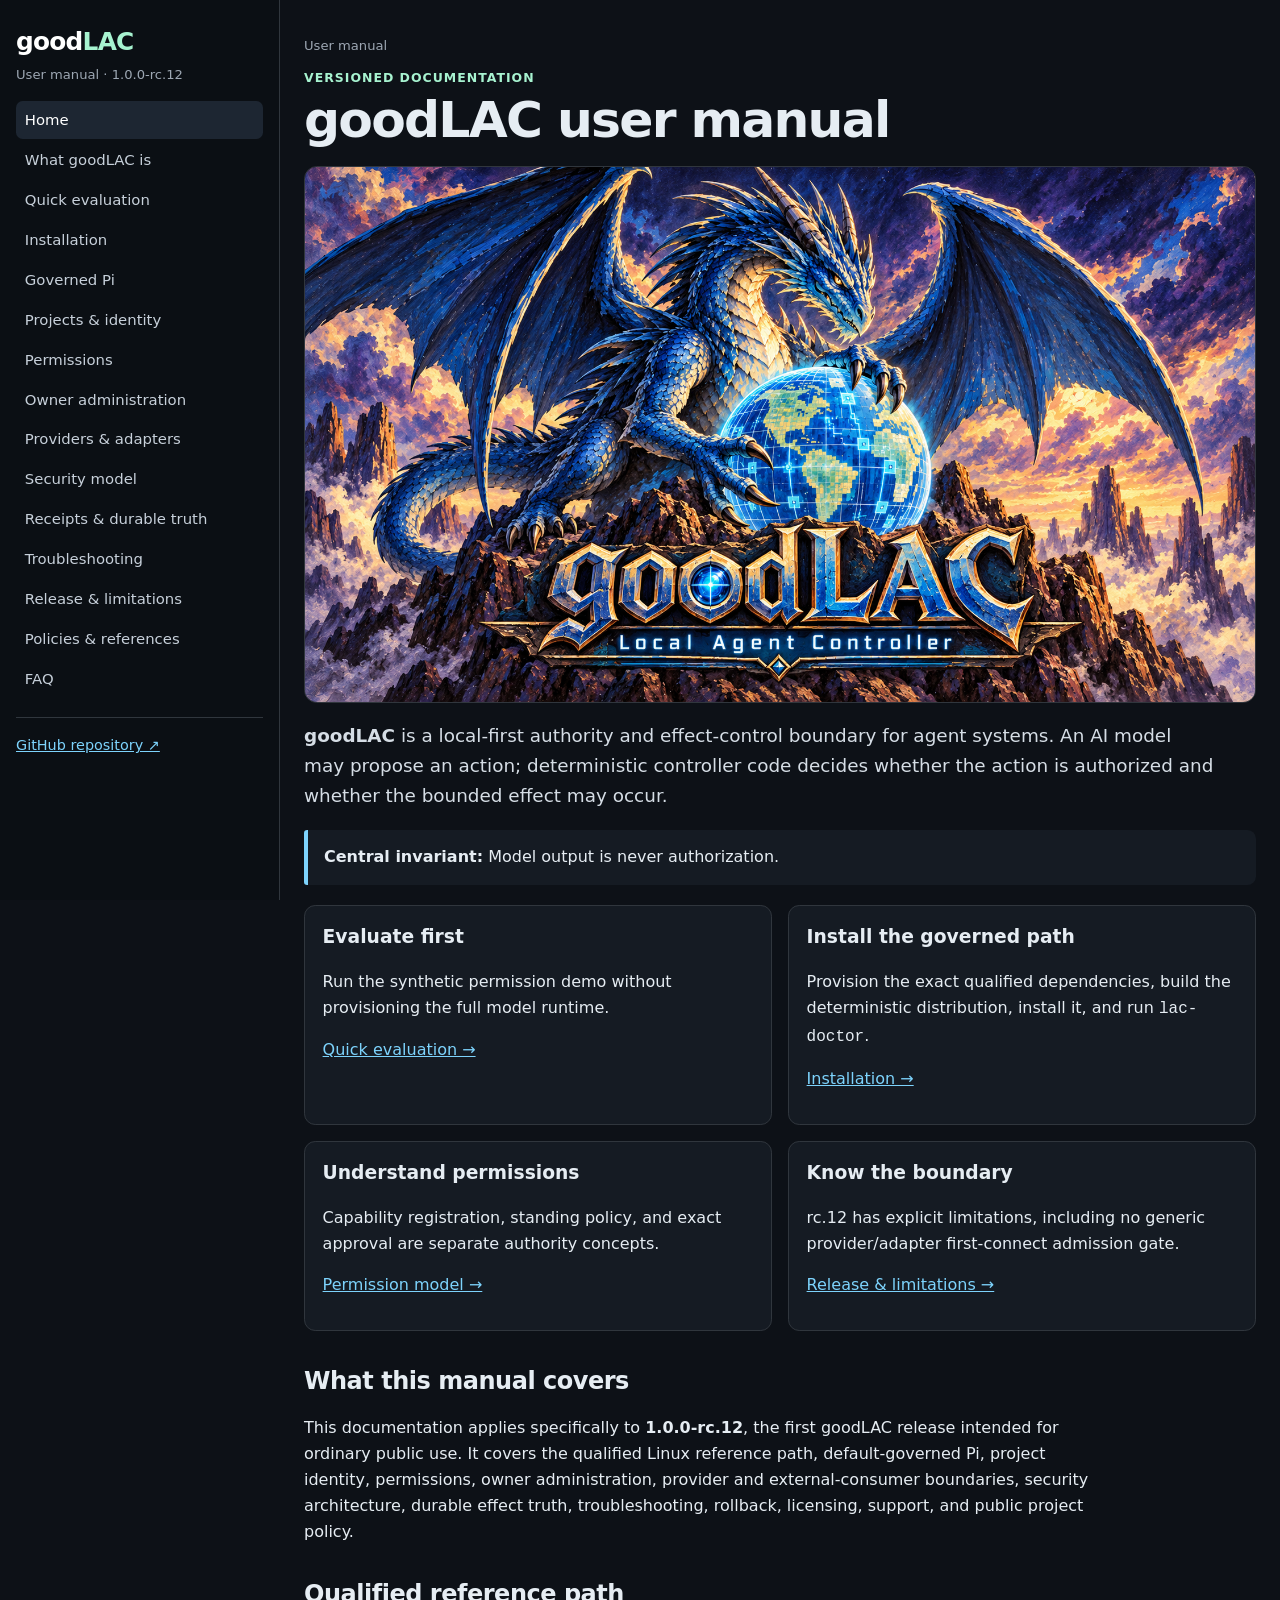
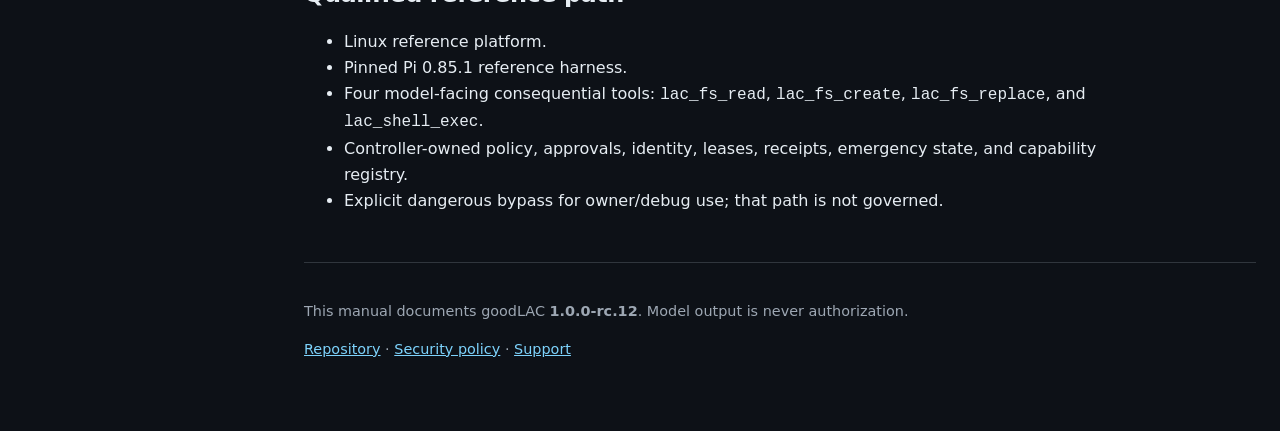
==== docs/index.html @ 30f11c02 "docs: publish rc.12 user manual" ====
<!doctype html>
<html lang="en" data-release="1.0.0-rc.12">
<head>
  <meta charset="utf-8">
  <meta name="viewport" content="width=device-width, initial-scale=1">
  <meta name="description" content="goodLAC 1.0.0-rc.12 user manual — goodLAC user manual">
  <title>goodLAC user manual · goodLAC 1.0.0-rc.12</title>
  <link rel="stylesheet" href="manual/assets/site.css">
</head>
<body>
<a class="skip-link" href="#content">Skip to content</a>
<div class="layout">
  <aside class="sidebar">
    <a class="brand" href="index.html">good<span>LAC</span></a>
    <div class="version">User manual · 1.0.0-rc.12</div>
    <nav data-manual-nav aria-label="Manual sections">
      <a href="index.html" aria-current="page">Home</a>
<a href="manual/what-is.html">What goodLAC is</a>
<a href="manual/quickstart.html">Quick evaluation</a>
<a href="manual/installation.html">Installation</a>
<a href="manual/governed-pi.html">Governed Pi</a>
<a href="manual/projects.html">Projects & identity</a>
<a href="manual/permissions.html">Permissions</a>
<a href="manual/administration.html">Owner administration</a>
<a href="manual/providers.html">Providers & adapters</a>
<a href="manual/security.html">Security model</a>
<a href="manual/reliability.html">Receipts & durable truth</a>
<a href="manual/troubleshooting.html">Troubleshooting</a>
<a href="manual/release.html">Release & limitations</a>
<a href="manual/policies.html">Policies & references</a>
<a href="manual/faq.html">FAQ</a>
    </nav>
    <div class="repo-link"><a href="https://github.com/itecob/goodLAC">GitHub repository ↗</a></div>
  </aside>
  <main id="content">
    <div class="breadcrumbs">User manual</div>
    <header class="page-header">
      <div>
        <div class="eyebrow">Versioned documentation</div>
        <h1>goodLAC user manual</h1>
      </div>
    </header>
    
<img class="hero" src="manual/assets/goodLAC-hero.png" alt="goodLAC — Local Agent Controller">
<p class="lede"><strong>goodLAC</strong> is a local-first authority and effect-control boundary for agent systems. An AI model may propose an action; deterministic controller code decides whether the action is authorized and whether the bounded effect may occur.</p>
<div class="callout"><strong>Central invariant:</strong> Model output is never authorization.</div>
<div class="card-grid">
  <section class="card"><h3>Evaluate first</h3><p>Run the synthetic permission demo without provisioning the full model runtime.</p><p><a href="manual/quickstart.html">Quick evaluation →</a></p></section>
  <section class="card"><h3>Install the governed path</h3><p>Provision the exact qualified dependencies, build the deterministic distribution, install it, and run <code>lac-doctor</code>.</p><p><a href="manual/installation.html">Installation →</a></p></section>
  <section class="card"><h3>Understand permissions</h3><p>Capability registration, standing policy, and exact approval are separate authority concepts.</p><p><a href="manual/permissions.html">Permission model →</a></p></section>
  <section class="card"><h3>Know the boundary</h3><p>rc.12 has explicit limitations, including no generic provider/adapter first-connect admission gate.</p><p><a href="manual/release.html">Release & limitations →</a></p></section>
</div>
<h2>What this manual covers</h2>
<p>This documentation applies specifically to <strong>1.0.0-rc.12</strong>, the first goodLAC release intended for ordinary public use. It covers the qualified Linux reference path, default-governed Pi, project identity, permissions, owner administration, provider and external-consumer boundaries, security architecture, durable effect truth, troubleshooting, rollback, licensing, support, and public project policy.</p>
<h2>Qualified reference path</h2>
<ul>
  <li>Linux reference platform.</li>
  <li>Pinned Pi 0.85.1 reference harness.</li>
  <li>Four model-facing consequential tools: <code>lac_fs_read</code>, <code>lac_fs_create</code>, <code>lac_fs_replace</code>, and <code>lac_shell_exec</code>.</li>
  <li>Controller-owned policy, approvals, identity, leases, receipts, emergency state, and capability registry.</li>
  <li>Explicit dangerous bypass for owner/debug use; that path is not governed.</li>
</ul>

    <footer>
      <p>This manual documents goodLAC <strong>1.0.0-rc.12</strong>. Model output is never authorization.</p>
      <p><a href="https://github.com/itecob/goodLAC">Repository</a> · <a href="https://github.com/itecob/goodLAC/blob/main/SECURITY.md">Security policy</a> · <a href="https://github.com/itecob/goodLAC/blob/main/SUPPORT.md">Support</a></p>
    </footer>
  </main>
</div>
</body>
</html>
---- docs/manual/assets/site.css ----
:root {
  --bg: #0d1117;
  --panel: #151b23;
  --panel-2: #1d2632;
  --text: #e6edf3;
  --muted: #9da7b3;
  --line: #30363d;
  --accent: #7dd3fc;
  --accent-2: #a7f3d0;
  --warn: #facc15;
  --danger: #fda4af;
  --max: 980px;
}
* { box-sizing: border-box; }
html { scroll-behavior: smooth; }
body {
  margin: 0;
  background: var(--bg);
  color: var(--text);
  font: 16px/1.62 system-ui, -apple-system, BlinkMacSystemFont, "Segoe UI", sans-serif;
}
a { color: var(--accent); }
a:hover { text-decoration-thickness: 2px; }
.skip-link {
  position: absolute; left: -9999px; top: 0;
}
.skip-link:focus {
  left: 1rem; top: 1rem; z-index: 999;
  background: white; color: black; padding: .6rem .8rem; border-radius: .4rem;
}
.layout { display: grid; grid-template-columns: 280px minmax(0, 1fr); min-height: 100vh; }
.sidebar {
  position: sticky; top: 0; height: 100vh; overflow-y: auto;
  border-right: 1px solid var(--line); background: #0b0f14; padding: 1.35rem 1rem;
}
.brand { display: inline-block; font-weight: 800; font-size: 1.55rem; color: white; text-decoration: none; letter-spacing: -.03em; }
.brand span { color: var(--accent-2); }
.version { color: var(--muted); font-size: .82rem; margin: .15rem 0 1rem; }
nav[data-manual-nav] { display: grid; gap: .15rem; }
nav[data-manual-nav] a {
  color: #c7d0da; text-decoration: none; padding: .42rem .55rem; border-radius: .42rem; font-size: .93rem;
}
nav[data-manual-nav] a:hover, nav[data-manual-nav] a[aria-current="page"] {
  background: var(--panel-2); color: white;
}
.repo-link { margin-top: 1.2rem; padding-top: 1rem; border-top: 1px solid var(--line); font-size: .9rem; }
main { width: min(var(--max), calc(100% - 3rem)); margin: 0 auto; padding: 2.2rem 0 4rem; }
.breadcrumbs { color: var(--muted); font-size: .82rem; margin-bottom: .7rem; }
.eyebrow { color: var(--accent-2); font-size: .78rem; font-weight: 800; letter-spacing: .08em; text-transform: uppercase; }
h1 { font-size: clamp(2rem, 4vw, 3.15rem); line-height: 1.08; letter-spacing: -.035em; margin: .3rem 0 1.2rem; }
h2 { margin-top: 2.2rem; line-height: 1.2; letter-spacing: -.02em; }
h3 { margin-top: 1.6rem; }
p, li { max-width: 78ch; }
.hero {
  width: 100%; display: block; border: 1px solid var(--line); border-radius: .8rem; background: var(--panel);
}
.lede { font-size: 1.15rem; color: #d5dde5; }
.card-grid { display: grid; grid-template-columns: repeat(2, minmax(0,1fr)); gap: 1rem; margin: 1.3rem 0; }
.card { padding: 1rem 1.1rem; border: 1px solid var(--line); border-radius: .7rem; background: var(--panel); }
.card h3 { margin: 0 0 .35rem; }
.callout { border-left: 4px solid var(--accent); background: var(--panel); padding: .9rem 1rem; margin: 1.2rem 0; border-radius: .2rem .55rem .55rem .2rem; }
.callout.warn { border-left-color: var(--warn); }
.callout.danger { border-left-color: var(--danger); }
code { font-family: ui-monospace, SFMono-Regular, Menlo, Consolas, monospace; }
pre { overflow-x: auto; background: #080b0f; border: 1px solid var(--line); border-radius: .6rem; padding: 1rem; }
table { border-collapse: collapse; width: 100%; overflow-x: auto; display: block; }
th, td { border-bottom: 1px solid var(--line); text-align: left; padding: .65rem .7rem; vertical-align: top; }
th { color: white; }
.kicker { font-weight: 700; color: white; }
footer { border-top: 1px solid var(--line); margin-top: 3rem; padding-top: 1.4rem; color: var(--muted); font-size: .9rem; }
@media (max-width: 860px) {
  .layout { display: block; }
  .sidebar { position: static; height: auto; border-right: 0; border-bottom: 1px solid var(--line); }
  nav[data-manual-nav] { grid-template-columns: repeat(2, minmax(0,1fr)); }
  main { width: min(var(--max), calc(100% - 2rem)); padding-top: 1.4rem; }
}
@media (max-width: 560px) {
  nav[data-manual-nav] { grid-template-columns: 1fr; }
  .card-grid { grid-template-columns: 1fr; }
  main { width: min(var(--max), calc(100% - 1.4rem)); }
}
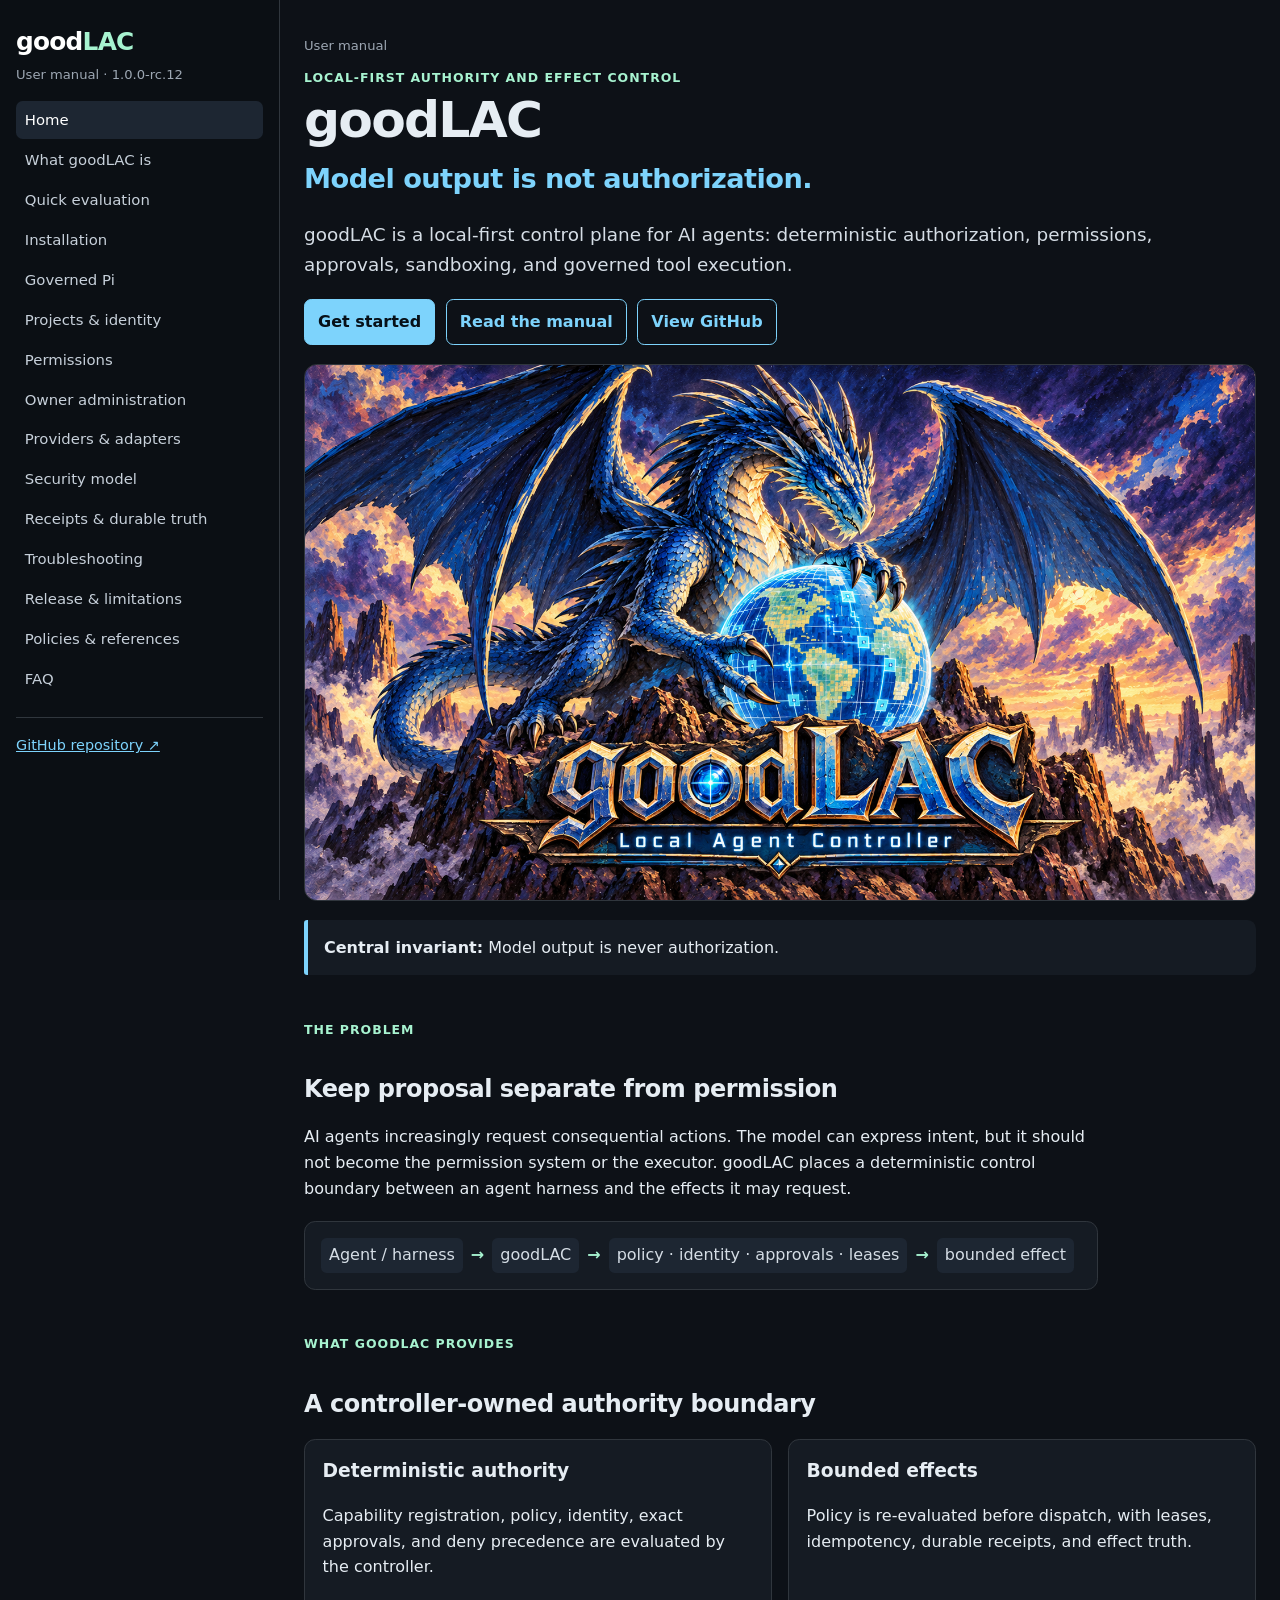
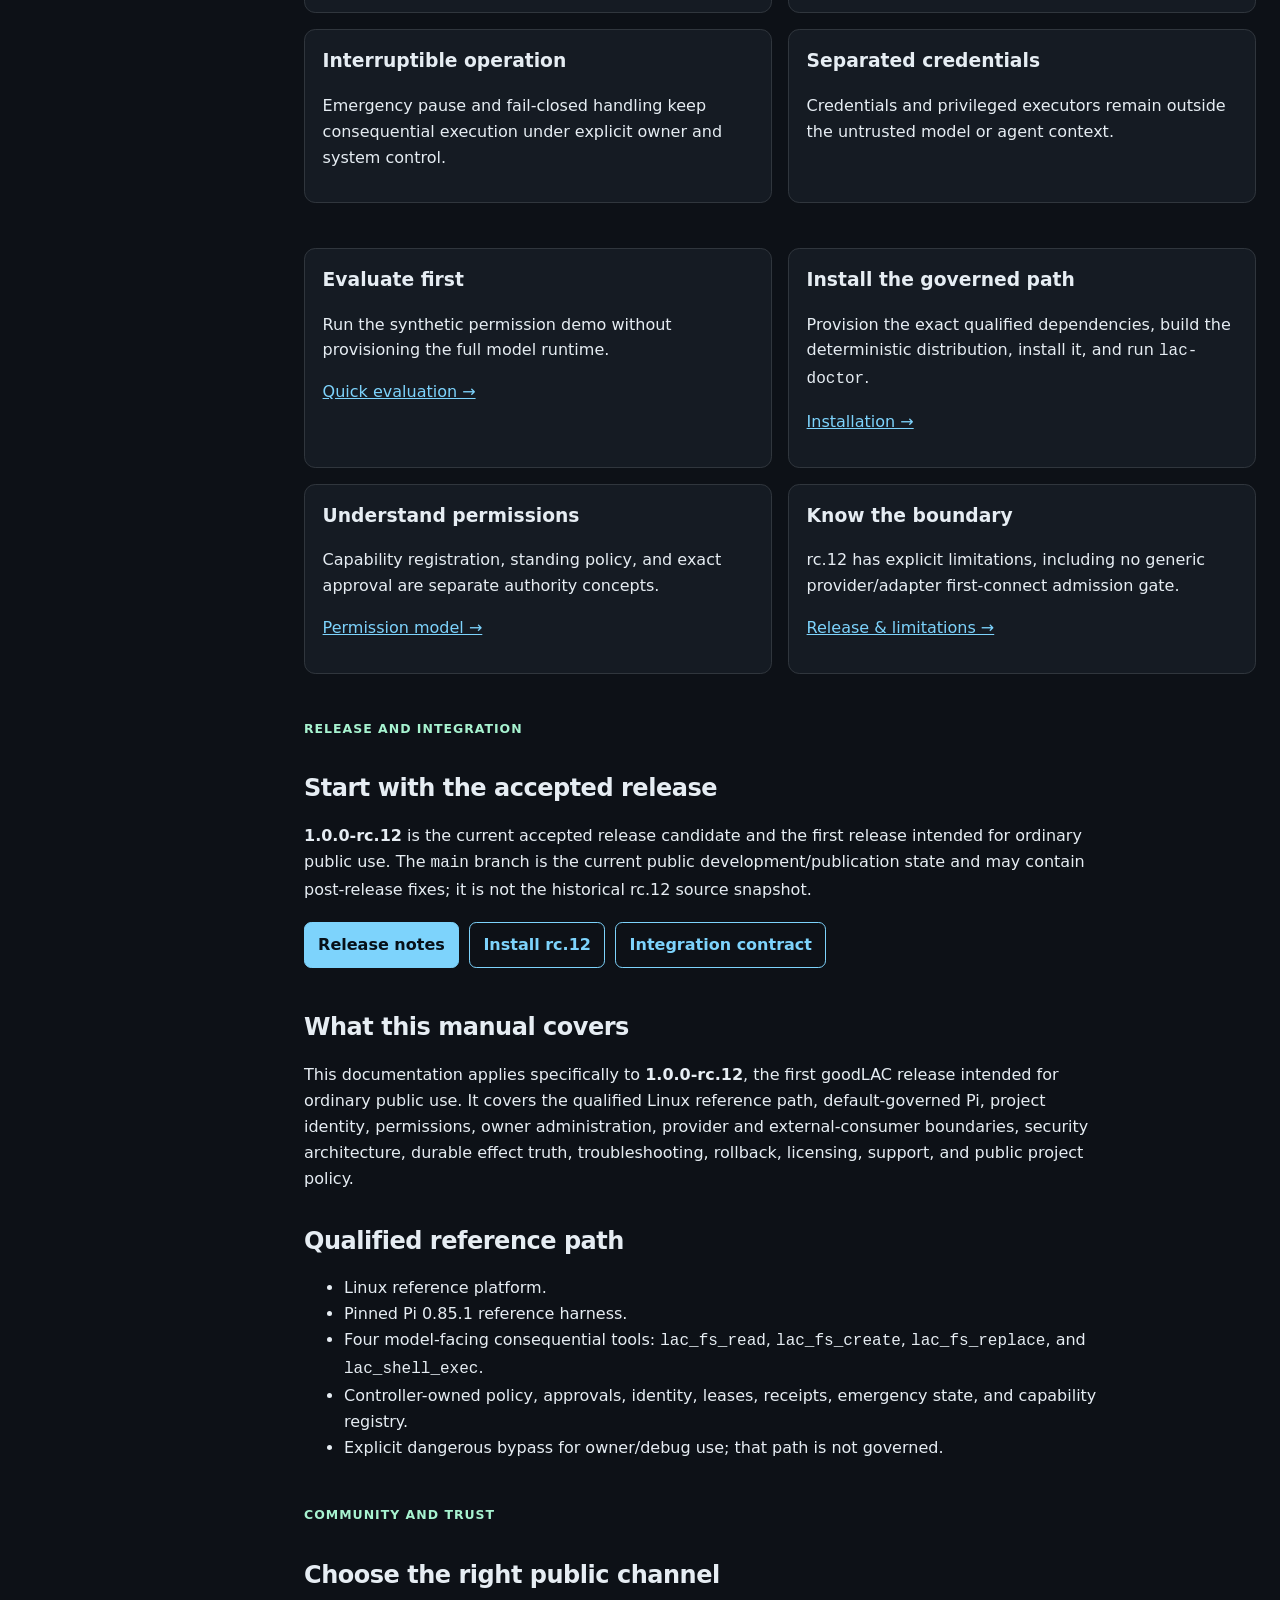
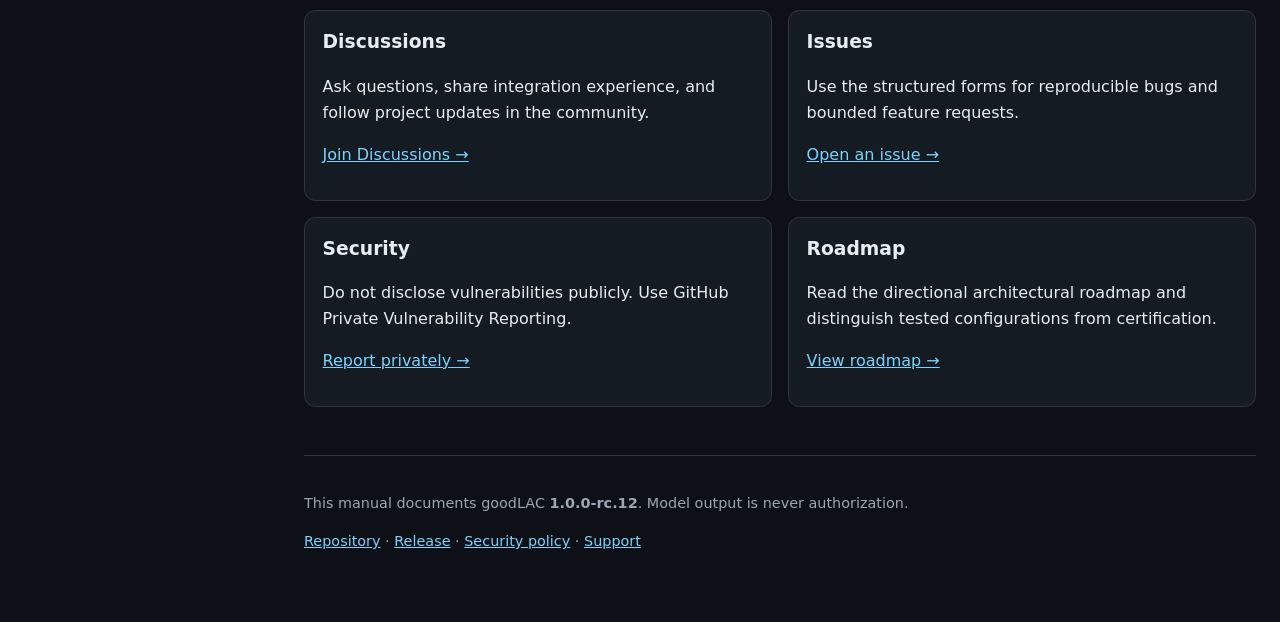
==== commit 3bedd266: "docs: improve GitHub Pages product landing experience" ====
--- a/docs/index.html
+++ b/docs/index.html
@@ -3,8 +3,8 @@
 <head>
   <meta charset="utf-8">
   <meta name="viewport" content="width=device-width, initial-scale=1">
-  <meta name="description" content="goodLAC 1.0.0-rc.12 user manual — goodLAC user manual">
-  <title>goodLAC user manual · goodLAC 1.0.0-rc.12</title>
+  <meta name="description" content="goodLAC — local-first authority and effect control for AI agents">
+  <title>goodLAC · local-first authority and effect control</title>
   <link rel="stylesheet" href="manual/assets/site.css">
 </head>
 <body>
@@ -34,22 +34,50 @@
   </aside>
   <main id="content">
     <div class="breadcrumbs">User manual</div>
-    <header class="page-header">
+    <header class="page-header landing-header">
       <div>
-        <div class="eyebrow">Versioned documentation</div>
-        <h1>goodLAC user manual</h1>
+        <div class="eyebrow">Local-first authority and effect control</div>
+        <h1>goodLAC</h1>
+        <p class="landing-tagline">Model output is not authorization.</p>
+        <p class="lede">goodLAC is a local-first control plane for AI agents: deterministic authorization, permissions, approvals, sandboxing, and governed tool execution.</p>
+        <div class="cta-row" aria-label="Primary links">
+          <a class="button" href="manual/quickstart.html">Get started</a>
+          <a class="button secondary" href="manual/what-is.html">Read the manual</a>
+          <a class="button secondary" href="https://github.com/itecob/goodLAC">View GitHub</a>
+        </div>
       </div>
     </header>
     
 <img class="hero" src="manual/assets/goodLAC-hero.png" alt="goodLAC — Local Agent Controller">
-<p class="lede"><strong>goodLAC</strong> is a local-first authority and effect-control boundary for agent systems. An AI model may propose an action; deterministic controller code decides whether the action is authorized and whether the bounded effect may occur.</p>
 <div class="callout"><strong>Central invariant:</strong> Model output is never authorization.</div>
+<section class="landing-section">
+  <div class="eyebrow">The problem</div>
+  <h2>Keep proposal separate from permission</h2>
+  <p>AI agents increasingly request consequential actions. The model can express intent, but it should not become the permission system or the executor. goodLAC places a deterministic control boundary between an agent harness and the effects it may request.</p>
+  <p class="flow" aria-label="Conceptual goodLAC control flow"><span>Agent / harness</span><b>→</b><span>goodLAC</span><b>→</b><span>policy · identity · approvals · leases</span><b>→</b><span>bounded effect</span></p>
+</section>
+<section class="landing-section">
+  <div class="eyebrow">What goodLAC provides</div>
+  <h2>A controller-owned authority boundary</h2>
+  <div class="card-grid">
+    <section class="card"><h3>Deterministic authority</h3><p>Capability registration, policy, identity, exact approvals, and deny precedence are evaluated by the controller.</p></section>
+    <section class="card"><h3>Bounded effects</h3><p>Policy is re-evaluated before dispatch, with leases, idempotency, durable receipts, and effect truth.</p></section>
+    <section class="card"><h3>Interruptible operation</h3><p>Emergency pause and fail-closed handling keep consequential execution under explicit owner and system control.</p></section>
+    <section class="card"><h3>Separated credentials</h3><p>Credentials and privileged executors remain outside the untrusted model or agent context.</p></section>
+  </div>
+</section>
 <div class="card-grid">
   <section class="card"><h3>Evaluate first</h3><p>Run the synthetic permission demo without provisioning the full model runtime.</p><p><a href="manual/quickstart.html">Quick evaluation →</a></p></section>
   <section class="card"><h3>Install the governed path</h3><p>Provision the exact qualified dependencies, build the deterministic distribution, install it, and run <code>lac-doctor</code>.</p><p><a href="manual/installation.html">Installation →</a></p></section>
   <section class="card"><h3>Understand permissions</h3><p>Capability registration, standing policy, and exact approval are separate authority concepts.</p><p><a href="manual/permissions.html">Permission model →</a></p></section>
   <section class="card"><h3>Know the boundary</h3><p>rc.12 has explicit limitations, including no generic provider/adapter first-connect admission gate.</p><p><a href="manual/release.html">Release & limitations →</a></p></section>
 </div>
+<section class="landing-section">
+  <div class="eyebrow">Release and integration</div>
+  <h2>Start with the accepted release</h2>
+  <p><strong>1.0.0-rc.12</strong> is the current accepted release candidate and the first release intended for ordinary public use. The <code>main</code> branch is the current public development/publication state and may contain post-release fixes; it is not the historical rc.12 source snapshot.</p>
+  <p class="link-row"><a class="button" href="https://github.com/itecob/goodLAC/releases/tag/v1.0.0-rc.12">Release notes</a> <a class="button secondary" href="manual/installation.html">Install rc.12</a> <a class="button secondary" href="https://github.com/itecob/goodLAC/blob/main/docs/INTEGRATING_GOODLAC.md">Integration contract</a></p>
+</section>
 <h2>What this manual covers</h2>
 <p>This documentation applies specifically to <strong>1.0.0-rc.12</strong>, the first goodLAC release intended for ordinary public use. It covers the qualified Linux reference path, default-governed Pi, project identity, permissions, owner administration, provider and external-consumer boundaries, security architecture, durable effect truth, troubleshooting, rollback, licensing, support, and public project policy.</p>
 <h2>Qualified reference path</h2>
@@ -60,10 +88,20 @@
   <li>Controller-owned policy, approvals, identity, leases, receipts, emergency state, and capability registry.</li>
   <li>Explicit dangerous bypass for owner/debug use; that path is not governed.</li>
 </ul>
+<section class="landing-section">
+  <div class="eyebrow">Community and trust</div>
+  <h2>Choose the right public channel</h2>
+  <div class="card-grid">
+    <section class="card"><h3>Discussions</h3><p>Ask questions, share integration experience, and follow project updates in the community.</p><p><a href="https://github.com/itecob/goodLAC/discussions">Join Discussions →</a></p></section>
+    <section class="card"><h3>Issues</h3><p>Use the structured forms for reproducible bugs and bounded feature requests.</p><p><a href="https://github.com/itecob/goodLAC/issues">Open an issue →</a></p></section>
+    <section class="card"><h3>Security</h3><p>Do not disclose vulnerabilities publicly. Use GitHub Private Vulnerability Reporting.</p><p><a href="https://github.com/itecob/goodLAC/security">Report privately →</a></p></section>
+    <section class="card"><h3>Roadmap</h3><p>Read the directional architectural roadmap and distinguish tested configurations from certification.</p><p><a href="https://github.com/itecob/goodLAC/blob/main/ROADMAP.md">View roadmap →</a></p></section>
+  </div>
+</section>
 
     <footer>
       <p>This manual documents goodLAC <strong>1.0.0-rc.12</strong>. Model output is never authorization.</p>
-      <p><a href="https://github.com/itecob/goodLAC">Repository</a> · <a href="https://github.com/itecob/goodLAC/blob/main/SECURITY.md">Security policy</a> · <a href="https://github.com/itecob/goodLAC/blob/main/SUPPORT.md">Support</a></p>
+      <p><a href="https://github.com/itecob/goodLAC">Repository</a> · <a href="https://github.com/itecob/goodLAC/releases/tag/v1.0.0-rc.12">Release</a> · <a href="https://github.com/itecob/goodLAC/blob/main/SECURITY.md">Security policy</a> · <a href="https://github.com/itecob/goodLAC/blob/main/SUPPORT.md">Support</a></p>
     </footer>
   </main>
 </div>
--- a/docs/manual/assets/site.css
+++ b/docs/manual/assets/site.css
@@ -54,7 +54,17 @@
 .hero {
   width: 100%; display: block; border: 1px solid var(--line); border-radius: .8rem; background: var(--panel);
 }
+.landing-tagline { margin: -.55rem 0 .8rem; color: var(--accent); font-size: clamp(1.25rem, 2.4vw, 1.7rem); font-weight: 750; letter-spacing: -.02em; }
 .lede { font-size: 1.15rem; color: #d5dde5; }
+.cta-row, .link-row { display: flex; flex-wrap: wrap; gap: .65rem; align-items: center; margin: 1.2rem 0; }
+.button { display: inline-block; padding: .58rem .82rem; border: 1px solid var(--accent); border-radius: .45rem; background: var(--accent); color: #071018; font-weight: 750; text-decoration: none; }
+.button:hover { background: #b7e8fb; color: #071018; text-decoration: none; }
+.button.secondary { background: transparent; color: var(--accent); }
+.button.secondary:hover { background: var(--panel-2); color: white; }
+.landing-section { margin: 2.8rem 0; }
+.flow { display: flex; flex-wrap: wrap; gap: .5rem; align-items: center; margin: 1.2rem 0; padding: 1rem; border: 1px solid var(--line); border-radius: .7rem; background: var(--panel); color: #d5dde5; }
+.flow span { padding: .28rem .5rem; border-radius: .35rem; background: var(--panel-2); }
+.flow b { color: var(--accent-2); }
 .card-grid { display: grid; grid-template-columns: repeat(2, minmax(0,1fr)); gap: 1rem; margin: 1.3rem 0; }
 .card { padding: 1rem 1.1rem; border: 1px solid var(--line); border-radius: .7rem; background: var(--panel); }
 .card h3 { margin: 0 0 .35rem; }
@@ -77,5 +87,7 @@
 @media (max-width: 560px) {
   nav[data-manual-nav] { grid-template-columns: 1fr; }
   .card-grid { grid-template-columns: 1fr; }
+  .flow { align-items: flex-start; flex-direction: column; }
+  .flow b { transform: rotate(90deg); }
   main { width: min(var(--max), calc(100% - 1.4rem)); }
 }
